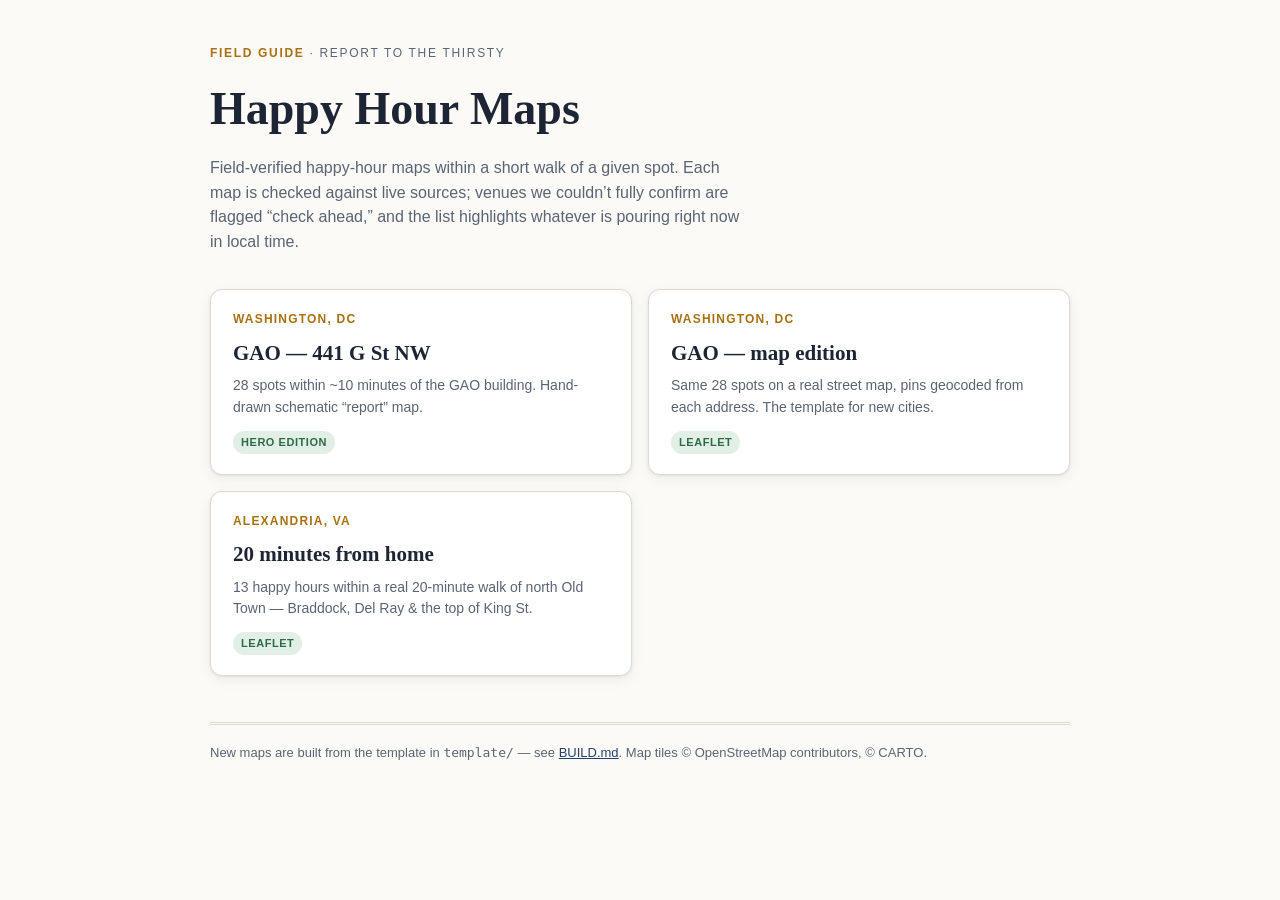
==== index.html @ 95c9f350 "Consolidate: fold the standalone gao-happy-hour repo in here (20 → 28 spots) The original one-off ma" ====
<!doctype html>
<html lang="en">
<head>
<meta charset="utf-8">
<meta name="viewport" content="width=device-width, initial-scale=1">
<title>Happy Hour Maps</title>
<style>
  :root{
    --paper:#fbfaf6;--card:#fff;--ink:#1d2534;--muted:#5b6474;--line:#dcd9cf;
    --navy:#24406b;--amber:#a8700f;--good:#2e6b45;--good-soft:#e2efe6;
    --shadow:0 1px 3px rgba(29,37,52,.08),0 4px 14px rgba(29,37,52,.06);
  }
  @media (prefers-color-scheme:dark){:root{
    --paper:#151a24;--card:#1d2431;--ink:#e9e7de;--muted:#9aa3b2;--line:#323a49;
    --navy:#8aa5cf;--amber:#d9a13f;--good:#7dbd94;--good-soft:#20301f;
    --shadow:0 1px 3px rgba(0,0,0,.4),0 4px 14px rgba(0,0,0,.3);
  }}
  html,body{margin:0;background:var(--paper);color:var(--ink);
    font:16px/1.55 -apple-system,BlinkMacSystemFont,"Segoe UI",Roboto,Helvetica,Arial,sans-serif;}
  .wrap{max-width:860px;margin:0 auto;padding:44px 20px 72px;}
  .eyebrow{font-size:12px;letter-spacing:.14em;text-transform:uppercase;color:var(--muted);margin-bottom:10px;}
  .eyebrow b{color:var(--amber);}
  h1{font-family:Georgia,serif;font-size:clamp(30px,5vw,46px);margin:0 0 12px;}
  .dek{color:var(--muted);max-width:60ch;margin:0 0 34px;}
  .grid{display:grid;grid-template-columns:1fr;gap:16px;}
  @media(min-width:640px){.grid{grid-template-columns:1fr 1fr;}}
  a.map{display:block;text-decoration:none;color:inherit;background:var(--card);
    border:1px solid var(--line);border-radius:12px;padding:20px 22px;box-shadow:var(--shadow);
    transition:border-color .15s ease,transform .15s ease;}
  a.map:hover{border-color:var(--amber);transform:translateY(-2px);}
  a.map h2{font-family:Georgia,serif;font-size:21px;margin:0 0 6px;}
  a.map p{margin:0;color:var(--muted);font-size:14px;}
  a.map .loc{font-size:12px;letter-spacing:.1em;text-transform:uppercase;color:var(--amber);font-weight:700;margin-bottom:8px;}
  .tag{display:inline-block;font-size:11px;font-weight:700;letter-spacing:.05em;text-transform:uppercase;
    padding:3px 8px;border-radius:99px;background:var(--good-soft);color:var(--good);margin-top:12px;}
  footer{margin-top:46px;border-top:3px double var(--line);padding-top:18px;color:var(--muted);font-size:13px;}
  footer a{color:var(--navy);}
</style>
</head>
<body>
<div class="wrap">
  <div class="eyebrow"><b>Field Guide</b> · Report to the Thirsty</div>
  <h1>Happy Hour Maps</h1>
  <p class="dek">Field-verified happy-hour maps within a short walk of a given spot. Each map is
  checked against live sources; venues we couldn’t fully confirm are flagged “check ahead,”
  and the list highlights whatever is pouring right now in local time.</p>

  <div class="grid">
    <a class="map" href="maps/gao/">
      <div class="loc">Washington, DC</div>
      <h2>GAO — 441 G St NW</h2>
      <p>28 spots within ~10 minutes of the GAO building. Hand-drawn schematic “report” map.</p>
      <span class="tag">Hero edition</span>
    </a>
    <a class="map" href="maps/gao-leaflet/">
      <div class="loc">Washington, DC</div>
      <h2>GAO — map edition</h2>
      <p>Same 28 spots on a real street map, pins geocoded from each address. The template for new cities.</p>
      <span class="tag">Leaflet</span>
    </a>
    <a class="map" href="maps/alexandria/">
      <div class="loc">Alexandria, VA</div>
      <h2>20 minutes from home</h2>
      <p>13 happy hours within a real 20-minute walk of north Old Town — Braddock, Del Ray & the top of King St.</p>
      <span class="tag">Leaflet</span>
    </a>
  </div>

  <footer>
    New maps are built from the template in <code>template/</code> — see <a href="BUILD.md">BUILD.md</a>.
    Map tiles © OpenStreetMap contributors, © CARTO.
  </footer>
</div>
</body>
</html>
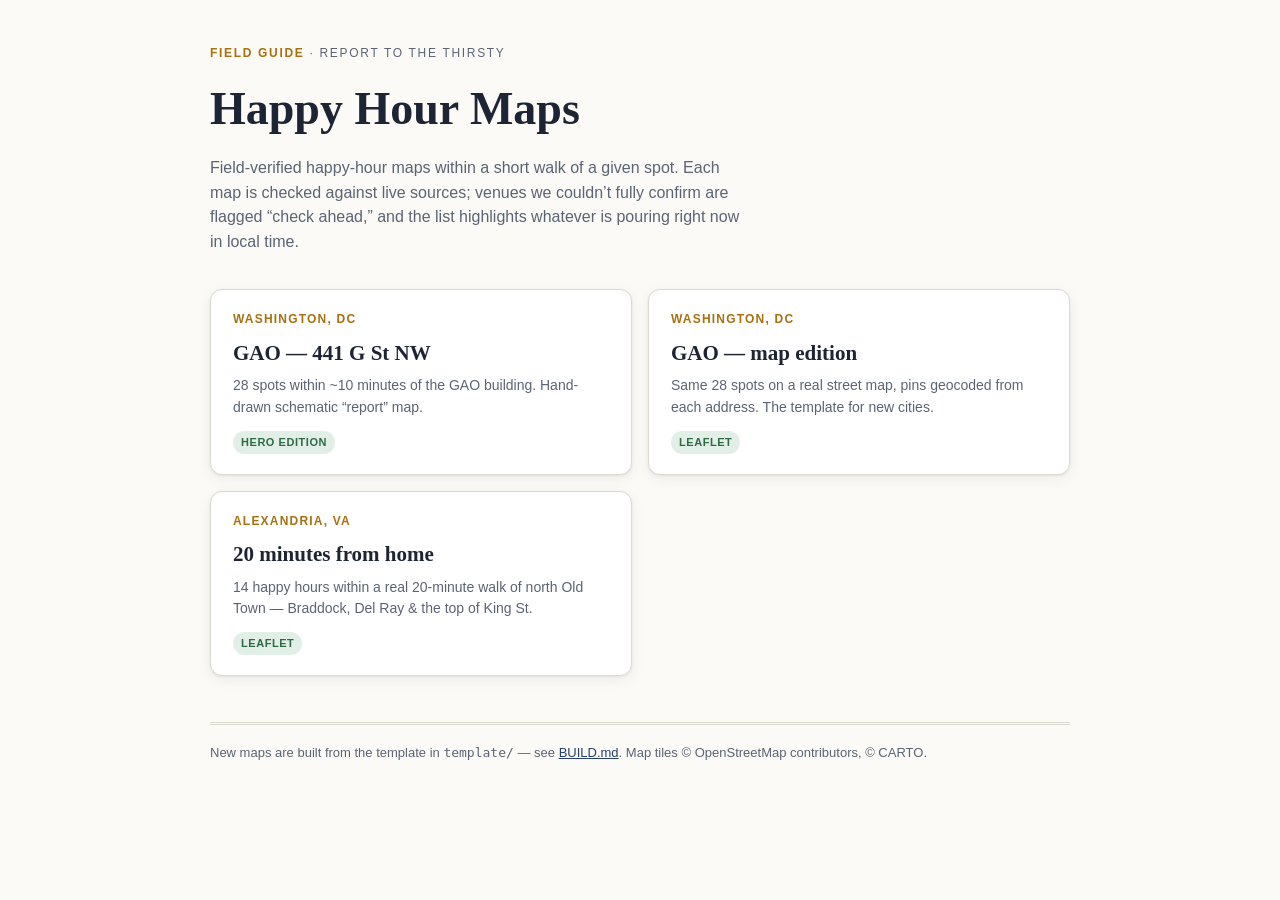
==== commit 3f5bf176: "Alexandria: full August re-verification (13 → 14 spots) Re-verified every venue on its own site 2026" ====
--- a/index.html
+++ b/index.html
@@ -61,7 +61,7 @@
     <a class="map" href="maps/alexandria/">
       <div class="loc">Alexandria, VA</div>
       <h2>20 minutes from home</h2>
-      <p>13 happy hours within a real 20-minute walk of north Old Town — Braddock, Del Ray & the top of King St.</p>
+      <p>14 happy hours within a real 20-minute walk of north Old Town — Braddock, Del Ray & the top of King St.</p>
       <span class="tag">Leaflet</span>
     </a>
   </div>
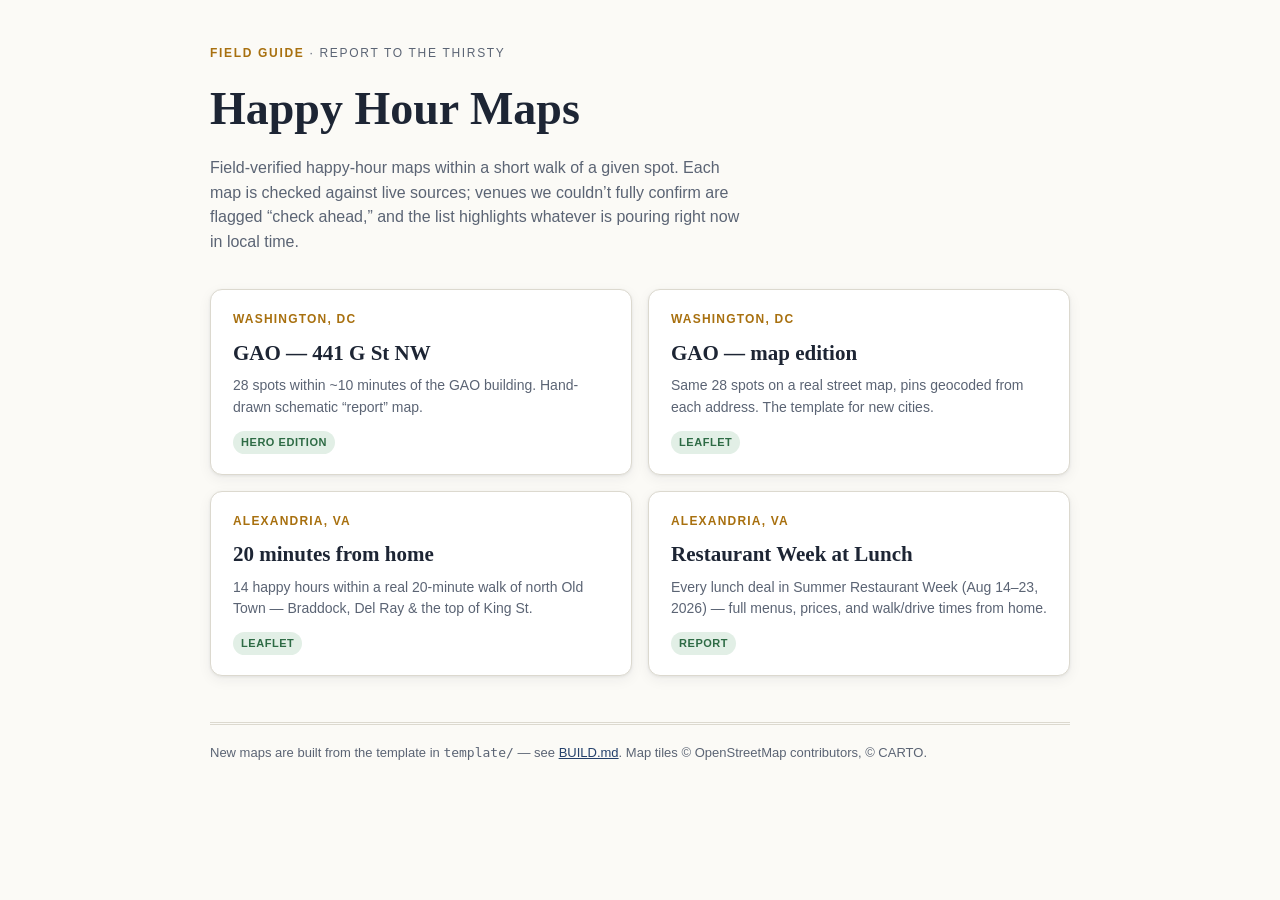
==== commit 3ba0c139: "Add Restaurant Week lunch report (arw-lunch/) + landing card Standalone field-guide page: all lunch " ====
--- a/index.html
+++ b/index.html
@@ -4,6 +4,9 @@
 <meta charset="utf-8">
 <meta name="viewport" content="width=device-width, initial-scale=1">
 <title>Happy Hour Maps</title>
+<link rel="icon" href="favicon.ico" sizes="any">
+<link rel="icon" href="favicon.svg" type="image/svg+xml">
+<link rel="apple-touch-icon" href="apple-touch-icon.png">
 <style>
   :root{
     --paper:#fbfaf6;--card:#fff;--ink:#1d2534;--muted:#5b6474;--line:#dcd9cf;
@@ -64,6 +67,12 @@
       <p>14 happy hours within a real 20-minute walk of north Old Town — Braddock, Del Ray & the top of King St.</p>
       <span class="tag">Leaflet</span>
     </a>
+    <a class="map" href="arw-lunch/">
+      <div class="loc">Alexandria, VA</div>
+      <h2>Restaurant Week at Lunch</h2>
+      <p>Every lunch deal in Summer Restaurant Week (Aug 14–23, 2026) — full menus, prices, and walk/drive times from home.</p>
+      <span class="tag">Report</span>
+    </a>
   </div>
 
   <footer>
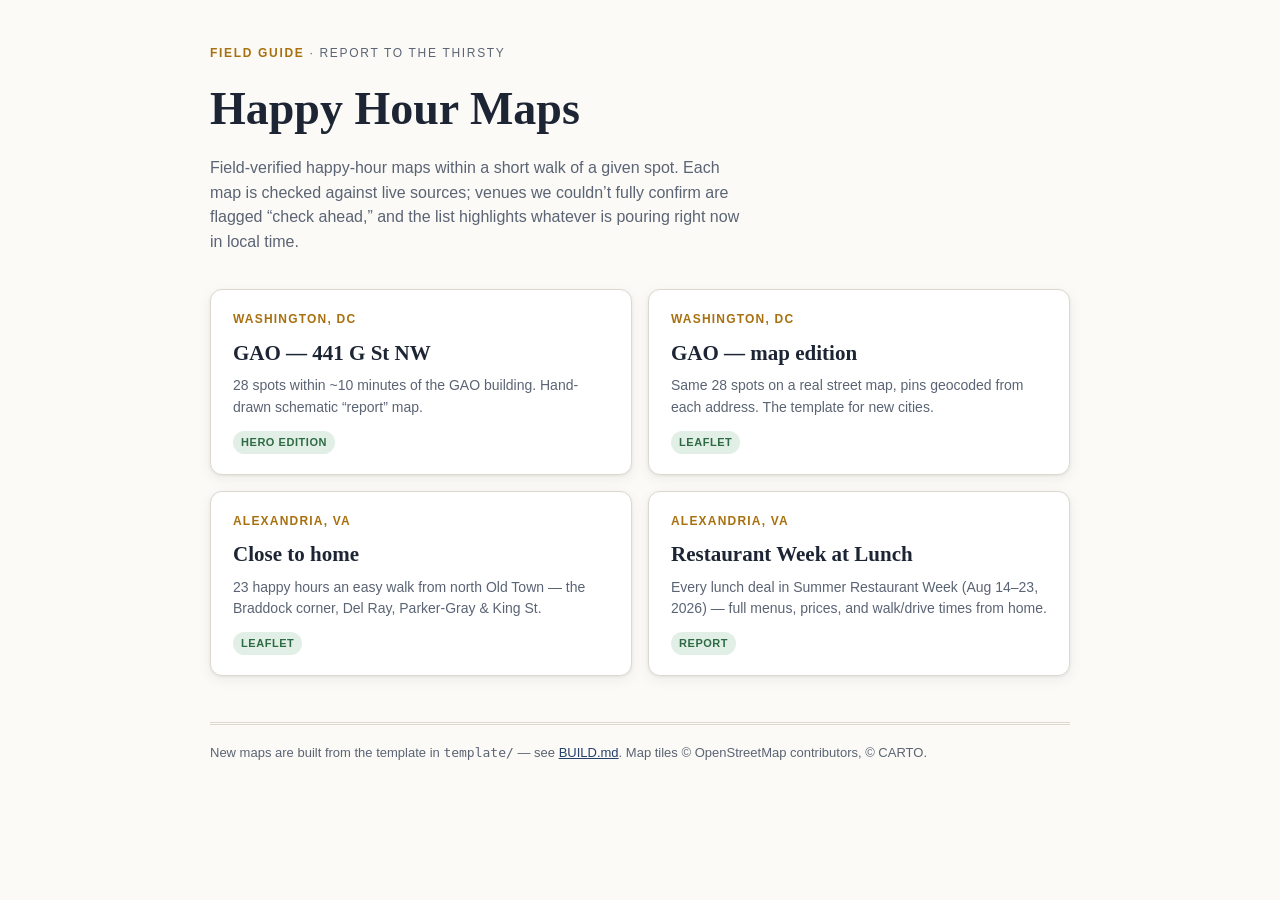
==== commit 26354754: "Alexandria: widen to walking distance (14 → 23 spots), reframe as "Close to Home" The cutoff was 20 " ====
--- a/index.html
+++ b/index.html
@@ -63,8 +63,8 @@
     </a>
     <a class="map" href="maps/alexandria/">
       <div class="loc">Alexandria, VA</div>
-      <h2>20 minutes from home</h2>
-      <p>14 happy hours within a real 20-minute walk of north Old Town — Braddock, Del Ray & the top of King St.</p>
+      <h2>Close to home</h2>
+      <p>23 happy hours an easy walk from north Old Town — the Braddock corner, Del Ray, Parker-Gray & King St.</p>
       <span class="tag">Leaflet</span>
     </a>
     <a class="map" href="arw-lunch/">
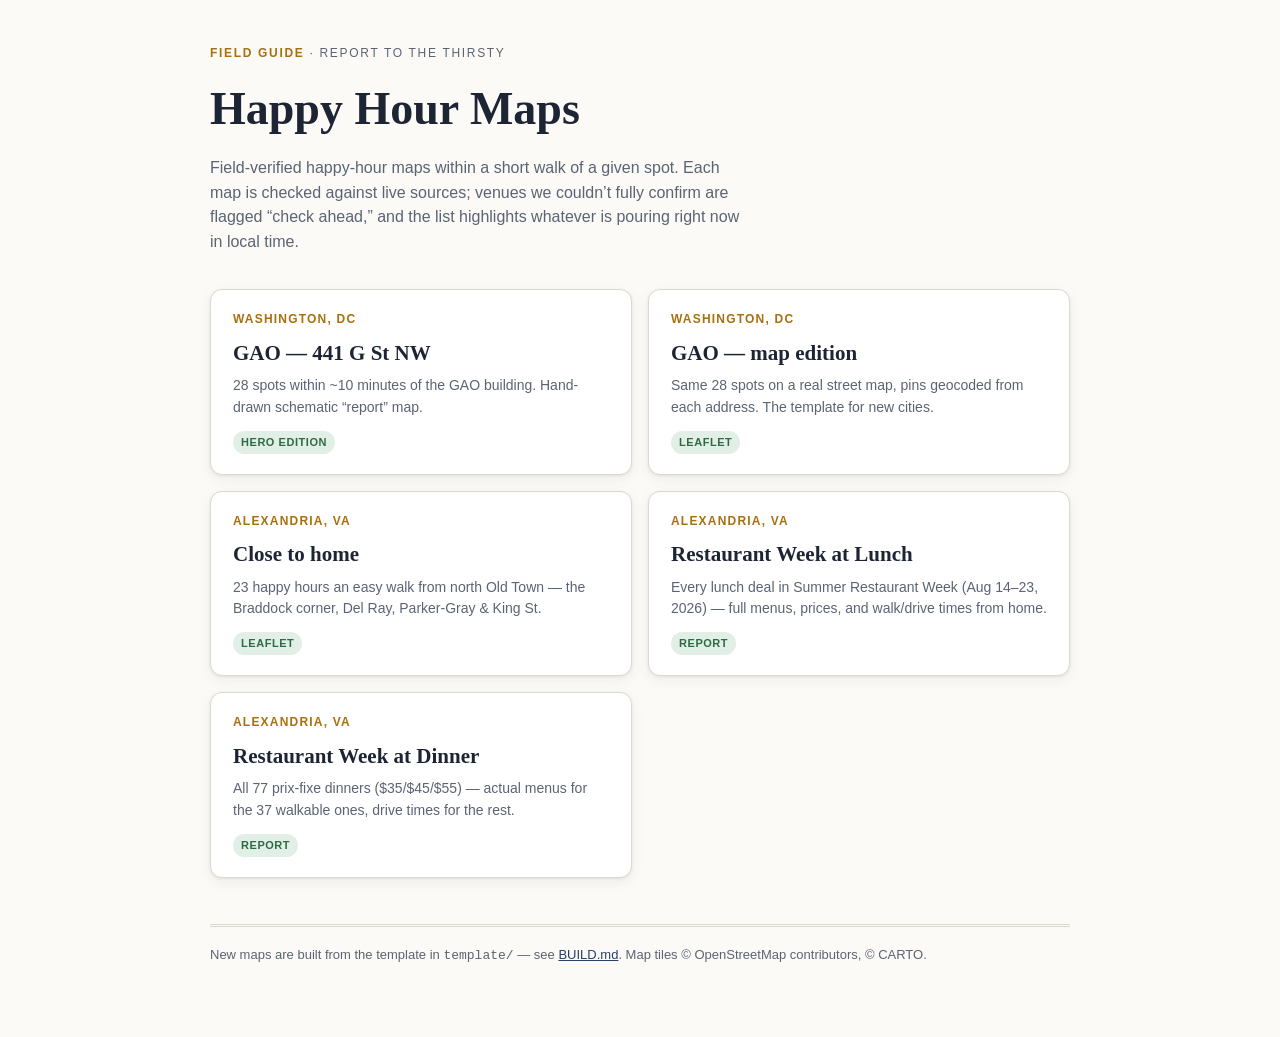
==== commit 126a95d5: "Add Restaurant Week dinner report; lunch rev 2 (Rustico, Cheesetique, links) arw-dinner/: all 77 pri" ====
--- a/index.html
+++ b/index.html
@@ -73,6 +73,12 @@
       <p>Every lunch deal in Summer Restaurant Week (Aug 14–23, 2026) — full menus, prices, and walk/drive times from home.</p>
       <span class="tag">Report</span>
     </a>
+    <a class="map" href="arw-dinner/">
+      <div class="loc">Alexandria, VA</div>
+      <h2>Restaurant Week at Dinner</h2>
+      <p>All 77 prix-fixe dinners ($35/$45/$55) — actual menus for the 37 walkable ones, drive times for the rest.</p>
+      <span class="tag">Report</span>
+    </a>
   </div>
 
   <footer>
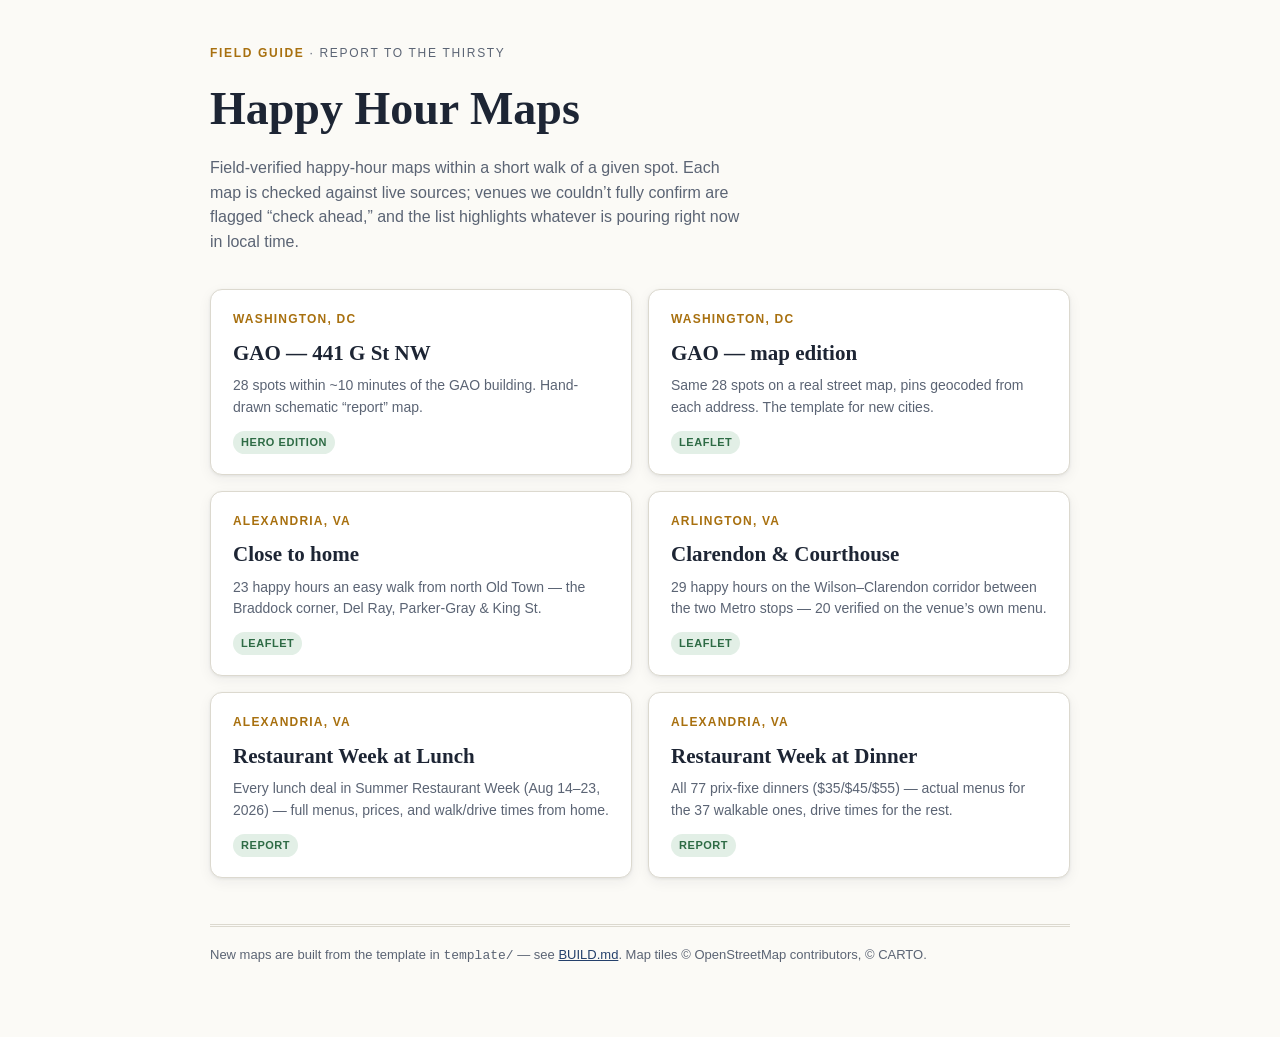
==== commit f58ea68b: "Add Clarendon & Courthouse map (29 spots, 20 site-verified) + landing card Co-Authored-By: Claude Fa" ====
--- a/index.html
+++ b/index.html
@@ -67,6 +67,12 @@
       <p>23 happy hours an easy walk from north Old Town — the Braddock corner, Del Ray, Parker-Gray & King St.</p>
       <span class="tag">Leaflet</span>
     </a>
+    <a class="map" href="maps/clarendon-courthouse/">
+      <div class="loc">Arlington, VA</div>
+      <h2>Clarendon &amp; Courthouse</h2>
+      <p>29 happy hours on the Wilson–Clarendon corridor between the two Metro stops — 20 verified on the venue’s own menu.</p>
+      <span class="tag">Leaflet</span>
+    </a>
     <a class="map" href="arw-lunch/">
       <div class="loc">Alexandria, VA</div>
       <h2>Restaurant Week at Lunch</h2>
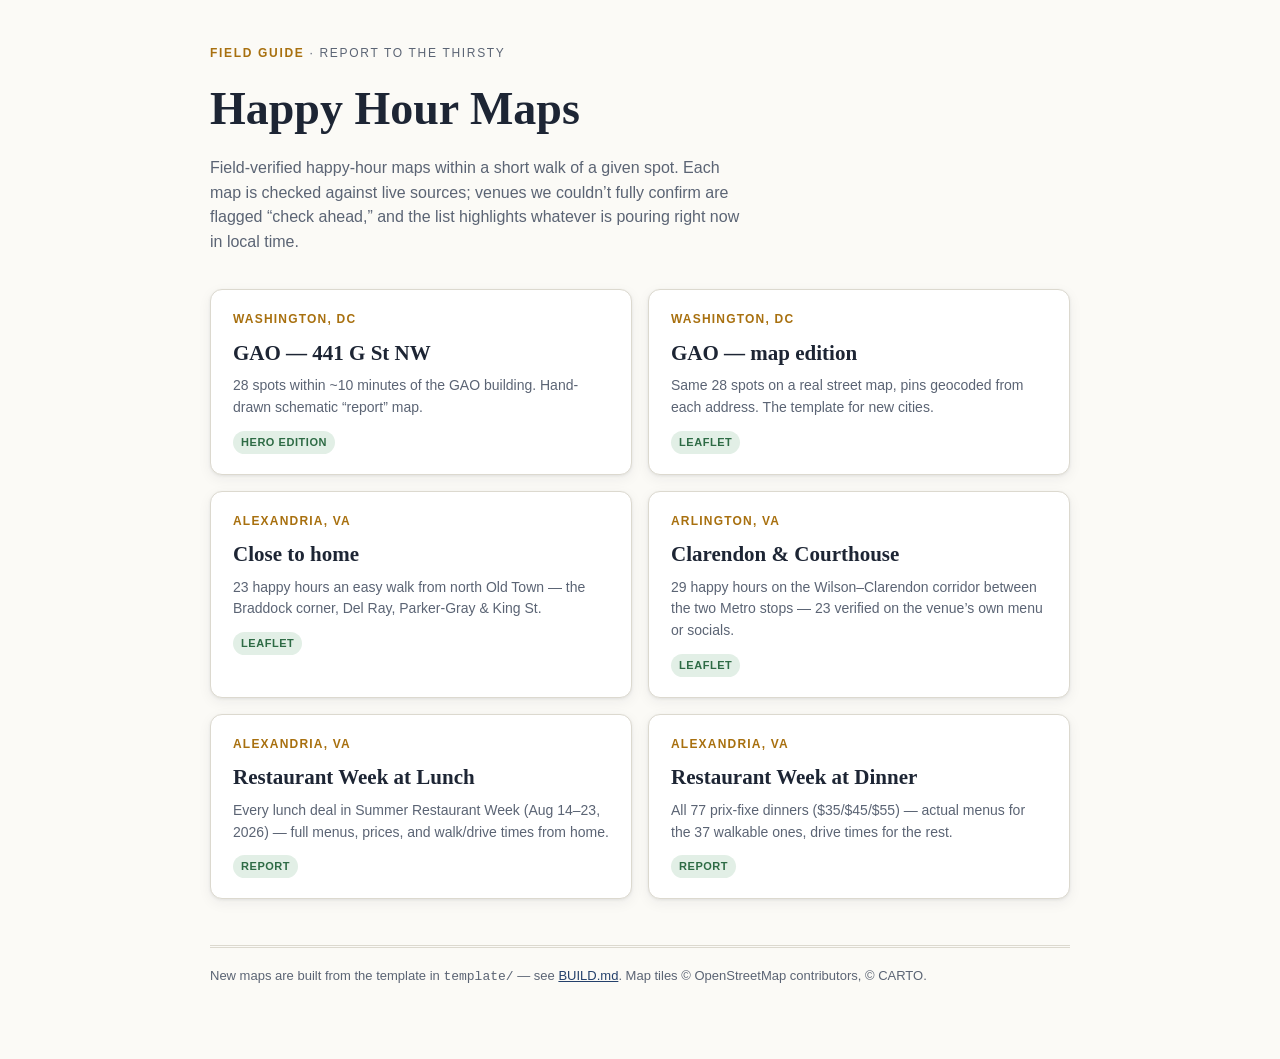
==== commit 05b1536b: "Clarendon-Courthouse rev 2: Instagram-session pass — Big Tony's, Renegade, Nettie's verified (23/29)" ====
--- a/index.html
+++ b/index.html
@@ -70,7 +70,7 @@
     <a class="map" href="maps/clarendon-courthouse/">
       <div class="loc">Arlington, VA</div>
       <h2>Clarendon &amp; Courthouse</h2>
-      <p>29 happy hours on the Wilson–Clarendon corridor between the two Metro stops — 20 verified on the venue’s own menu.</p>
+      <p>29 happy hours on the Wilson–Clarendon corridor between the two Metro stops — 23 verified on the venue’s own menu or socials.</p>
       <span class="tag">Leaflet</span>
     </a>
     <a class="map" href="arw-lunch/">
